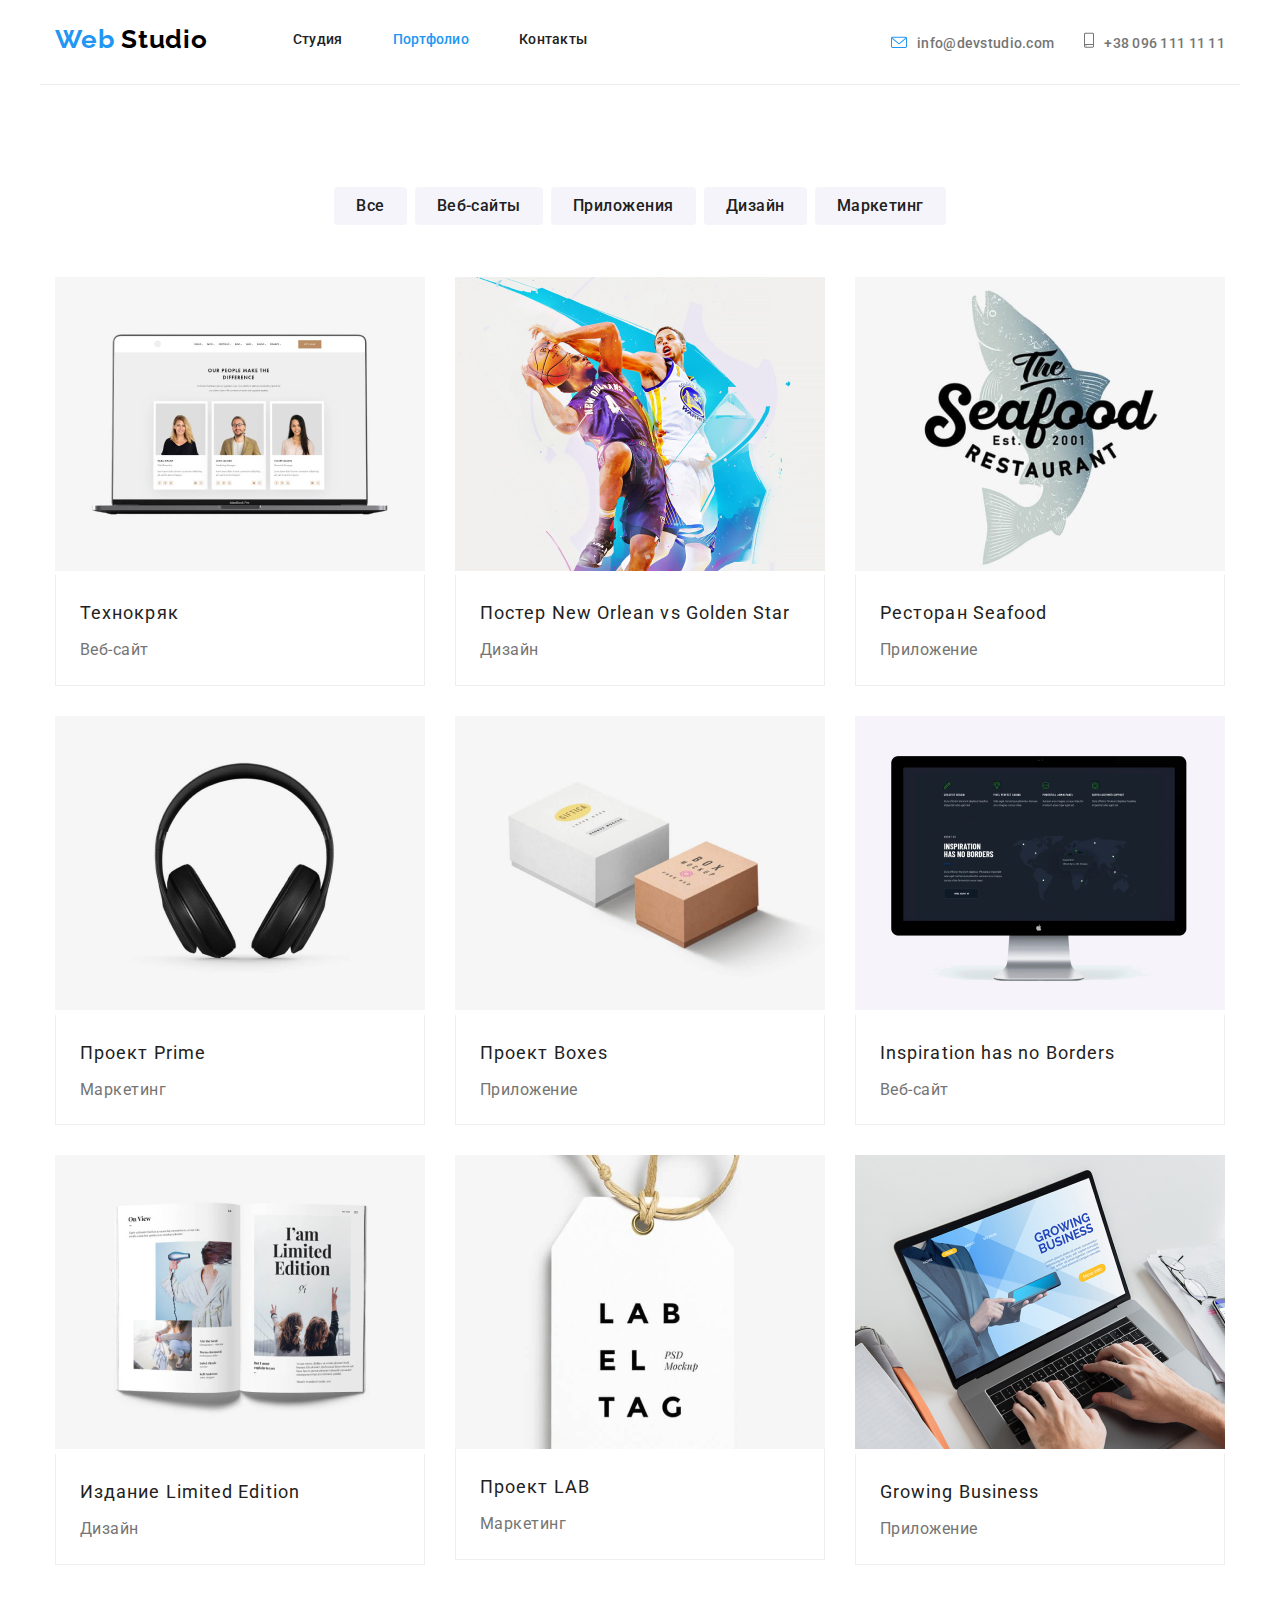
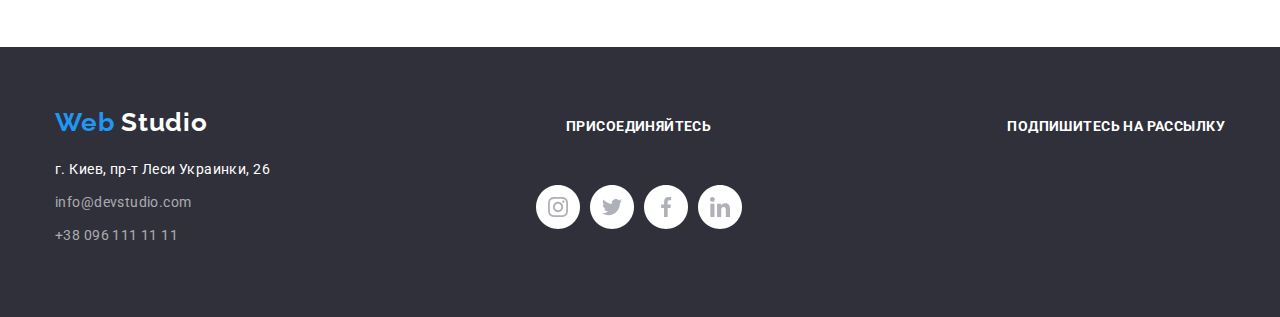
==== portfolio.html @ a06b5bfc "Добавляет декорэлементы до спрайта" ====
<!DOCTYPE html>
<html lang="ru">
  <head>
    <meta charset="UTF-8" />
    <meta name="viewport" content="width=device-width, initial-scale=1.0" />
    <title>Портфолио</title>
    <link
      href="https://fonts.googleapis.com/css2?family=Raleway:wght@700&family=Roboto:wght@400;500;700;900&display=swap"
      rel="stylesheet"
    />
    <link rel="stylesheet" href="./css/normalize.css" />
    <link rel="stylesheet" href="./css/styles.css" />
  </head>

  <body>
    <header class="header">
      <div class="container">
        <nav class="navigation">
          <!--Логотип-->
          <a class="logo-link link" href="./index.html"
            ><span class="logo-name" lang="en"
              ><span class="logo-web">Web</span> Studio</span
            ></a
          >
          <!--Разделы-->
          <ul class="navigation-list">
            <li class="navigation-list-item">
              <a
                class="navigation-list-item-link link"
                href="./index.html"
                target="_blank"
                >Студия</a
              >
            </li>
            <li class="navigation-list-item">
              <a
                class="navigation-list-item-link link current"
                href="./portfolio.html"
                target="_blank"
                >Портфолио</a
              >
            </li>
            <li class="navigation-list-item">
              <a class="navigation-list-item-link link" href="">Контакты</a>
            </li>
          </ul>
        </nav>
        <!--Коммуникация-->
        <ul class="communication-list">
          <li class="communication-list-item item">
            <!--<img src="./images/images-header/envelope.svg" alt="Конверт" />--><a
              class="communication-mail-link link"
              href="mailto:info@devstudio.com"
              >info@devstudio.com</a
            >
          </li>
          <li class="communication-list-item item">
            <!--<img src="./images/images-header/smartphone.svg" alt="Смартфон" />--><a
              class="communication-tel-link link"
              href="tel:+380961111111"
              >+38 096 111 11 11</a
            >
          </li>
        </ul>
      </div>
    </header>
    <main>
      <h1 hidden>Галерея работ</h1>
      <ul class="filter-list container">
        <li class="filter-list-item">Все</li>
        <li class="filter-list-item">Веб-сайты</li>
        <li class="filter-list-item">Приложения</li>
        <li class="filter-list-item">Дизайн</li>
        <li class="filter-list-item">Маркетинг</li>
      </ul>
      <ul class="gallery-list container">
        <li class="gallery-list-item">
          <a class="gallery-link link" href="" target="_blank"
            ><img
              class="gallery-hicture"
              src="./images/images-gallery/tehno.jpg"
              alt="Технокряк"
            />
            <!--<p class="gallery-hidden-text">
              Технокряк это современная площадка распространения коронавируса.
              Компании используют эту платформу для цифрового шпионажа и атак на
              защищённые сервера конкурентов.
            </p>-->
            <div class="description">
              <h2 class="gallery-title">Технокряк</h2>
              <p class="gallery-text">Веб-сайт</p>
            </div></a
          >
        </li>
        <li class="gallery-list-item">
          <a class="gallery-link link" href="" target="_blank"
            ><img
              class="gallery-hicture"
              src="./images/images-gallery/design.jpg"
              alt="Постер"
            />

            <div class="description">
              <h2 class="gallery-title">
                Постер <span lang="en">New Orlean vs Golden Star</span>
              </h2>

              <p class="gallery-text">Дизайн</p>
            </div>
          </a>
        </li>
        <li class="gallery-list-item">
          <a class="gallery-link link" href="" target="_blank"
            ><img
              class="gallery-hicture"
              src="./images/images-gallery/seafood.jpg"
              alt="Реклама ресторана"
            />

            <div class="description">
              <h2 class="gallery-title">
                Ресторан <span lang="en">Seafood</span>
              </h2>

              <p class="gallery-text">Приложение</p>
            </div></a
          >
        </li>
        <li class="gallery-list-item">
          <a class="gallery-link link" href="" target="_blank"
            ><img
              class="gallery-hicture"
              src="./images/images-gallery/market.jpg"
              alt="Наушники"
            />

            <div class="description">
              <h2 class="gallery-title">Проект <span lang="en">Prime</span></h2>

              <p class="gallery-text">Маркетинг</p>
            </div></a
          >
        </li>
        <li class="gallery-list-item">
          <a class="gallery-link link" href="" target="_blank"
            ><img
              class="gallery-hicture"
              src="./images/images-gallery/boxes.jpg"
              alt="Коробочки"
            />

            <div class="description">
              <h2 class="gallery-title">Проект <span lang="en">Boxes</span></h2>
              <p class="gallery-text">Приложение</p>
            </div></a
          >
        </li>
        <li class="gallery-list-item">
          <a class="gallery-link link" href="" target="_blank"
            ><img
              class="gallery-hicture"
              src="./images/images-gallery/inspiration.jpg"
              alt="Дисплей"
            />

            <div class="description">
              <h2 class="gallery-title">
                <span lang="en">Inspiration has no Borders</span>
              </h2>
              <p class="gallery-text">Веб-сайт</p>
            </div></a
          >
        </li>
        <li class="gallery-list-item">
          <a class="gallery-link link" href="" target="_blank"
            ><img
              class="gallery-hicture"
              src="./images/images-gallery/editor.jpg"
              alt="Открытая книга"
            />

            <div class="description">
              <h2 class="gallery-title">
                Издание <span lang="en">Limited Edition</span>
              </h2>
              <p class="gallery-text">Дизайн</p>
            </div></a
          >
        </li>
        <li class="gallery-list-item">
          <a class="gallery-link link" href="" target="_blank"
            ><img
              class="gallery-picture"
              src="./images/images-gallery/lab.jpg"
              alt="Брелок"
            />

            <div class="description">
              <h2 class="gallery-title">Проект <span lang="en">LAB</span></h2>
              <p class="gallery-text">Маркетинг</p>
            </div></a
          >
        </li>
        <li class="gallery-list-item">
          <a class="gallery-link link" href="" target="_blank"
            ><img
              class="gallery-hicture"
              src="./images/images-gallery/growing.jpg"
              alt="Ноутбук"
            />

            <div class="description">
              <h2 class="gallery-title">
                <span lang="en">Growing Business</span>
              </h2>
              <p class="gallery-text">Приложение</p>
            </div></a
          >
        </li>
      </ul>
    </main>
    <!--Подвал-->
    <footer class="footer">
      <div class="footer-container container">
        <div class="footer-contact">
          <a class="footer-logo link" href=""
            ><span class="logo-name" lang="en"
              ><span class="logo-web">Web</span> Studio</span
            ></a
          >
          <ul class="footer-list">
            <li class="footer-adress">г. Киев, пр-т Леси Украинки, 26</li>
            <li class="footer-adress">
              <a class="footer-mail link" href="mailto:info@devstudio.com"
                >info@devstudio.com</a
              >
            </li>
            <li class="footer-adress">
              <a class="footer-tel link" href="tel:+380961111111"
                >+38 096 111 11 11</a
              >
            </li>
          </ul>
        </div>
        <div class="footer-connect">
          <p class="connect">присоединяйтесь</p>
          <ul class="footer-connect-list">
            <li>
              <a href="" aria-label="иконка линкедина">
                <img src="./images/images-team/lin.svg" alt="иконка линкедина"
              /></a>
            </li>
            <li>
              <a href="" aria-label="иконка твиттера"
                ><img src="./images/images-team/tvit.svg" alt="иконка твиттера"
              /></a>
            </li>
            <li>
              <a href="" aria-label="иконка фейсбука"
                ><img src="./images/images-team/fb.svg" alt="иконка фейсбука"
              /></a>
            </li>
            <li>
              <a href="" aria-label="иконка инстаграма"
                ><img
                  src="./images/images-team/instag.svg"
                  alt="иконка инстаграма"
              /></a>
            </li>
          </ul>
        </div>
        <div class="subscription">
          <p class="connect">Подпишитесь на рассылку</p>
        </div>
      </div>
    </footer>
  </body>
</html>
---- css/styles.css ----
/* цвет основного текста #757575 */
/* цвет заголовков  #212121; */
/* цвет на темном фоне #FFFFFF  */
/* цвет акцента #2196F3 */
/* вторичный цвет фона #F5F4FA; */
/* темный цвет фона #2F303A; */
/* шрифт заголовков  Roboto bold; */
/* шрифт основного текста  Roboto normal; */
/* шрифт главного заголовка  Roboto 900; */
:root {
  --main-text-color: #757575;
  --title-text-color: #212121;
  --contrast-text-color: #ffffff;
  --accent-color: #2196f3;
  --body-color: #ffffff;
  --alt-body-color: #f5f4fa;
  --dark-body-color: #2f303a;
  --main-font: Roboto, sans-serif;
  --title-font: Roboto bold, sans-serif;
}
html {
  box-sizing: border-box;
}

*,
*::before,
*::after {
  box-sizing: inherit;
  margin: 0;
  padding: 0;
}
/*img {
  display: block;
  max-width: 100%;
  height: auto;
}*/
body {
  background-color: var(--body-color);
  color: var(--main-text-color);
  font-family: var(--main-font);
  font-style: normal;
  text-decoration: none;
}
.header .container {
  display: flex;
  align-items: baseline;
  justify-content: space-between;
  border-bottom: 1px solid #ececec;
}
.container {
  width: 1200px;
  padding-left: 15px;
  padding-right: 15px;
  margin-left: auto;
  margin-right: auto;
}
.navigation {
  display: flex;
}
.logo-link {
  display: block;
  padding-top: 24px;
  padding-bottom: 25px;
  margin-right: 85px;
}

.navigation .logo-name {
  color: #000000;
  font-family: Raleway, sans-serif;
  font-weight: 700;
  font-size: 26px;
  line-height: 1.19;
  letter-spacing: 0.03em;
}
.navigation .logo-name:hover,
.navigation .logo-name:focus {
  color: var(--accent-color);
}
.logo-web {
  color: var(--accent-color);
}

.navigation-list,
.communication-list,
.skills-list,
.work-list,
.team-list,
.klients-list,
.filter-list,
.gallery-list,
.footer-list {
  list-style: none;
}
.link {
  text-decoration: none;
}
.navigation-list {
  display: flex;
}
.navigation-list-item:not(:last-child) {
  margin-right: 50px;
}
.navigation-list-item-link {
  display: block;
  padding-top: 32px;
  padding-bottom: 32px;
  font-weight: 500;
  font-size: 14px;
  line-height: 1.14;
  letter-spacing: 0.02em;
  text-decoration: none;
  color: var(--title-text-color);
}

.navigation-list-item-link:hover,
.navigation-list-item-link:focus {
  color: var(--accent-color);
}
.current {
  color: var(--accent-color);
}
.communication-list {
  display: flex;
  align-items: baseline;
}
.communication-list-item:not(:last-child) {
  margin-right: 30px;
}
.communication-mail-link::before {
  content: "";
  display: inline-block;
  margin-right: 10px;
  width: 16px;
  height: 12px;
  background-image: url("../images/images-header/envelope.svg");
}
.communication-tel-link::before {
  content: "";
  display: inline-block;
  margin-right: 10px;
  width: 10px;
  height: 16px;
  background-image: url("../images/images-header/smartphone.svg");
}
.communication-mail-link,
.communication-tel-link {
  display: block;
  padding-top: 32px;
  padding-bottom: 32px;

  font-weight: 500;
  font-size: 14px;
  line-height: 1.14;
  letter-spacing: 0.02em;

  color: var(--main-text-color);
}
.communication-mail-link:hover,
.communication-mail-link:focus,
.communication-tel-link:hover,
.communication-tel-link:focus {
  color: var(--accent-color);
}
.navigation-list-item-link .current {
  color: var(--title-text-color);
}
.hero {
  background-image: linear-gradient(
      rgba(47, 48, 58, 0.8),
      rgba(47, 48, 58, 0.8)
    ),
    url("../images/images-hero.jpg");

  max-height: 600px;
  background-repeat: no-repeat;
  background-position: right;
  background-size: auto;
  padding-top: 200px;
  padding-bottom: 200px;
}
.hero-title {
  font-weight: 900;
  font-size: 44px;
  line-height: 1.36;
  text-align: center;
  letter-spacing: 0.06em;
  text-transform: uppercase;
  color: var(--contrast-text-color);
}
.button-hero {
  display: block;
  padding-top: 10px;
  padding-right: 32px;
  padding-bottom: 10px;
  padding-left: 32px;
  width: 200px;
  box-shadow: 0px 4px 4px rgba(0, 0, 0, 0.15);
  border-radius: 4px;
  margin-top: 30px;
  margin-left: auto;
  margin-right: auto;
  font-weight: 400;
  font-size: 16px;
  line-height: 1.87;
  text-align: center;
  letter-spacing: 0.06em;
  background-color: #2196f3;
  color: var(--contrast-text-color);
}
.title {
  font-weight: 700;
  font-size: 36px;
  line-height: 1.16;
  text-align: center;
  letter-spacing: 0.03em;
  color: var(--title-text-color);
}
.skills {
  padding-bottom: 94px;
}
.skills-list {
  display: flex;
  flex-wrap: wrap;
  justify-content: space-between;
}
.skills-item:not(:last-child) {
  margin-right: 0px;
}
.picture {
  display: block;
  width: 270px;
  height: 120px;
  padding-top: 25px;
  padding-right: 100px;
  padding-bottom: 25px;
  padding-left: 100px;
  margin-bottom: 30px;
  border-radius: 4px;
  background-color: var(--alt-body-color);
}
.subtitle {
  font-weight: 700;
  font-size: 14px;
  line-height: 1.14;
  letter-spacing: 0.03em;
  text-transform: uppercase;
  color: var(--title-text-color);
}
.skills-item-text {
  display: block;
  width: 270px;
  margin-top: 10px;
}
.work-list {
  display: flex;
  justify-content: space-between;
  padding-top: 50px;
  padding-bottom: 94px;
}
.skills-item::before {
  content: "";
  display: block;
  margin-bottom: 30px;
  background: #f5f4fa;
  border-radius: 4px;

  background-repeat: no-repeat;
  background-position: center;
  height: 120px;
}
.icon-antenna::before {
  background-image: url("../images/images-skills/antenna.svg");
}
.icon-clock::before {
  background-image: url("../images/images-skills/clock.svg");
}
.icon-diagram::before {
  background-image: url("../images/images-skills/diagram.svg");
}
.icon-astronaut::before {
  background-image: url("../images/images-skills/astronaut.svg");
}
.work-subtitle,
.connect {
  font-weight: 700;
  font-size: 14px;
  line-height: 1.14;
  text-align: center;
  letter-spacing: 0.03em;
  text-transform: uppercase;
  background-color: var(--dark-body-color);
  color: var(--contrast-text-color);
}
.team {
  background-color: var(--alt-body-color);
  padding-top: 94px;
}
.team-list {
  display: flex;
  justify-content: space-between;
  padding-top: 50px;
  padding-bottom: 94px;
}
.team-list-item {
  display: block;
  width: 270px;
  margin-right: 30;
  background-color: var(--body-color);
  box-shadow: 0px 2px 1px rgba(0, 0, 0, 0.2), 0px 1px 1px rgba(0, 0, 0, 0.14),
    0px 1px 3px rgba(0, 0, 0, 0.12);
  border-radius: 0px 0px 4px 4px;
}
.team-list-item:not(:last-child) {
  margin-right: 0px;
}
.team-name {
  display: block;
  padding-top: 30px;
  padding-bottom: 10px;

  font-family: Roboto;
  font-weight: 500;
  font-size: 16px;
  line-height: 1.19;
  text-align: center;
  letter-spacing: 0.03em;
  color: var(--title-text-color);
}
.work-profession {
  font-family: Roboto;
  font-weight: 400;
  font-size: 16px;
  line-height: 1.19;
  text-align: center;
  letter-spacing: 0.03em;
  color: var(--main-text-color);
}
.privat-communication {
  display: flex;
  justify-content: space-between;
  padding-top: 16px;
  padding-right: 32px;
  padding-bottom: 24px;
  padding-left: 32px;
  list-style: none;
}
.klients {
  padding-top: 94px;
  padding-bottom: 94px;
}
.klients-list {
  display: flex;
  justify-content: space-between;
  padding-top: 50px;
}
.klients-button {
  display: flex;
  justify-content: center;
  align-items: center;
  width: 170px;
  height: 90px;
  border: 1px solid #afb1b8;
  border-radius: 4px;
  /*padding-top: 10.28px;
  text-align: center;*/
}
.klients-button:hover,
.klients-button:focus {
  border: 1px solid #2196f3;
}
.klients-logo {
  display: block;
  width: 170px;
  height: 90px;
  padding: 20px;
}
footer {
  background-color: var(--dark-body-color);
  padding-top: 60px;
  padding-bottom: 60px;
}
.footer-container {
  display: flex;
  justify-content: space-between;
  align-items: baseline;
}

footer .logo-name {
  display: block;
  padding-bottom: 20px;
  font-family: Raleway;
  font-weight: 700;
  font-size: 26px;
  line-height: 1.19;
  letter-spacing: 0.03em;
  color: var(--contrast-text-color);
}

.footer-adress {
  display: block;
  padding-bottom: 9px;
  font-weight: 400;
  font-size: 14px;
  line-height: 1.71;
  letter-spacing: 0.03em;

  color: var(--contrast-text-color);
}
.footer-mail,
.footer-tel {
  font-weight: 400;
  font-size: 14px;
  line-height: 1.71;
  letter-spacing: 0.03em;

  color: rgba(255, 255, 255, 0.6);
}

.footer-connect-list {
  display: flex;
  justify-content: space-between;
  padding-top: 50px;
  list-style: none;
  width: 206px;
}

.filter-list {
  display: flex;
  justify-content: center;
  padding-top: 102px;
  padding-bottom: 52px;
}
.filter-list-item {
  display: block;
  padding-top: 6px;
  padding-right: 22px;
  padding-bottom: 6px;
  padding-left: 22px;
  border-radius: 4px;
  font-weight: 500;
  font-size: 16px;
  line-height: 1.62;
  text-align: center;
  letter-spacing: 0.03em;
  color: var(--title-text-color);
  background-color: var(--alt-body-color);
}
.filter-list-item:hover,
.filter-list-item:focus {
  background-color: var(--accent-color);
  color: var(--contrast-text-color);
}
.filter-list-item:not(:last-child) {
  margin-right: 8px;
}
.gallery-list {
  display: flex;
  flex-wrap: wrap;
  padding-bottom: 82px;
}
.gallery-list-item {
  display: block;
  width: 370px;
  margin-right: 30px;
  margin-bottom: 30px;
}
.gallery-list-item:nth-child(3n) {
  margin-right: 0px;
}
.gallery-list-item:nth-last-child(-n + 3) {
  margin-bottom: 0px;
}
.gallery-picture {
  display: block;
}
.gallery-hidden-text {
  font-weight: 400;
  font-size: 18px;
  line-height: 1.56;
  letter-spacing: 0.03em;
  background-color: var(--accent-color);
  color: var(--contrast-text-color);
}
.description {
  display: block;
  padding-top: 20px;
  padding-right: 24px;
  padding-bottom: 20px;
  padding-left: 24px;
  border-left: 1px solid #eeeeee;
  border-bottom: 1px solid #eeeeee;
  border-right: 1px solid #eeeeee;
}
.gallery-title {
  font-weight: 400;
  font-size: 18px;
  line-height: 2;
  letter-spacing: 0.06em;
  color: var(--title-text-color);
  margin-bottom: 4px;
}
.gallery-text {
  font-weight: 400;
  font-size: 16px;
  line-height: 1.87;
  letter-spacing: 0.03em;
  color: var(--main-text-color);
}
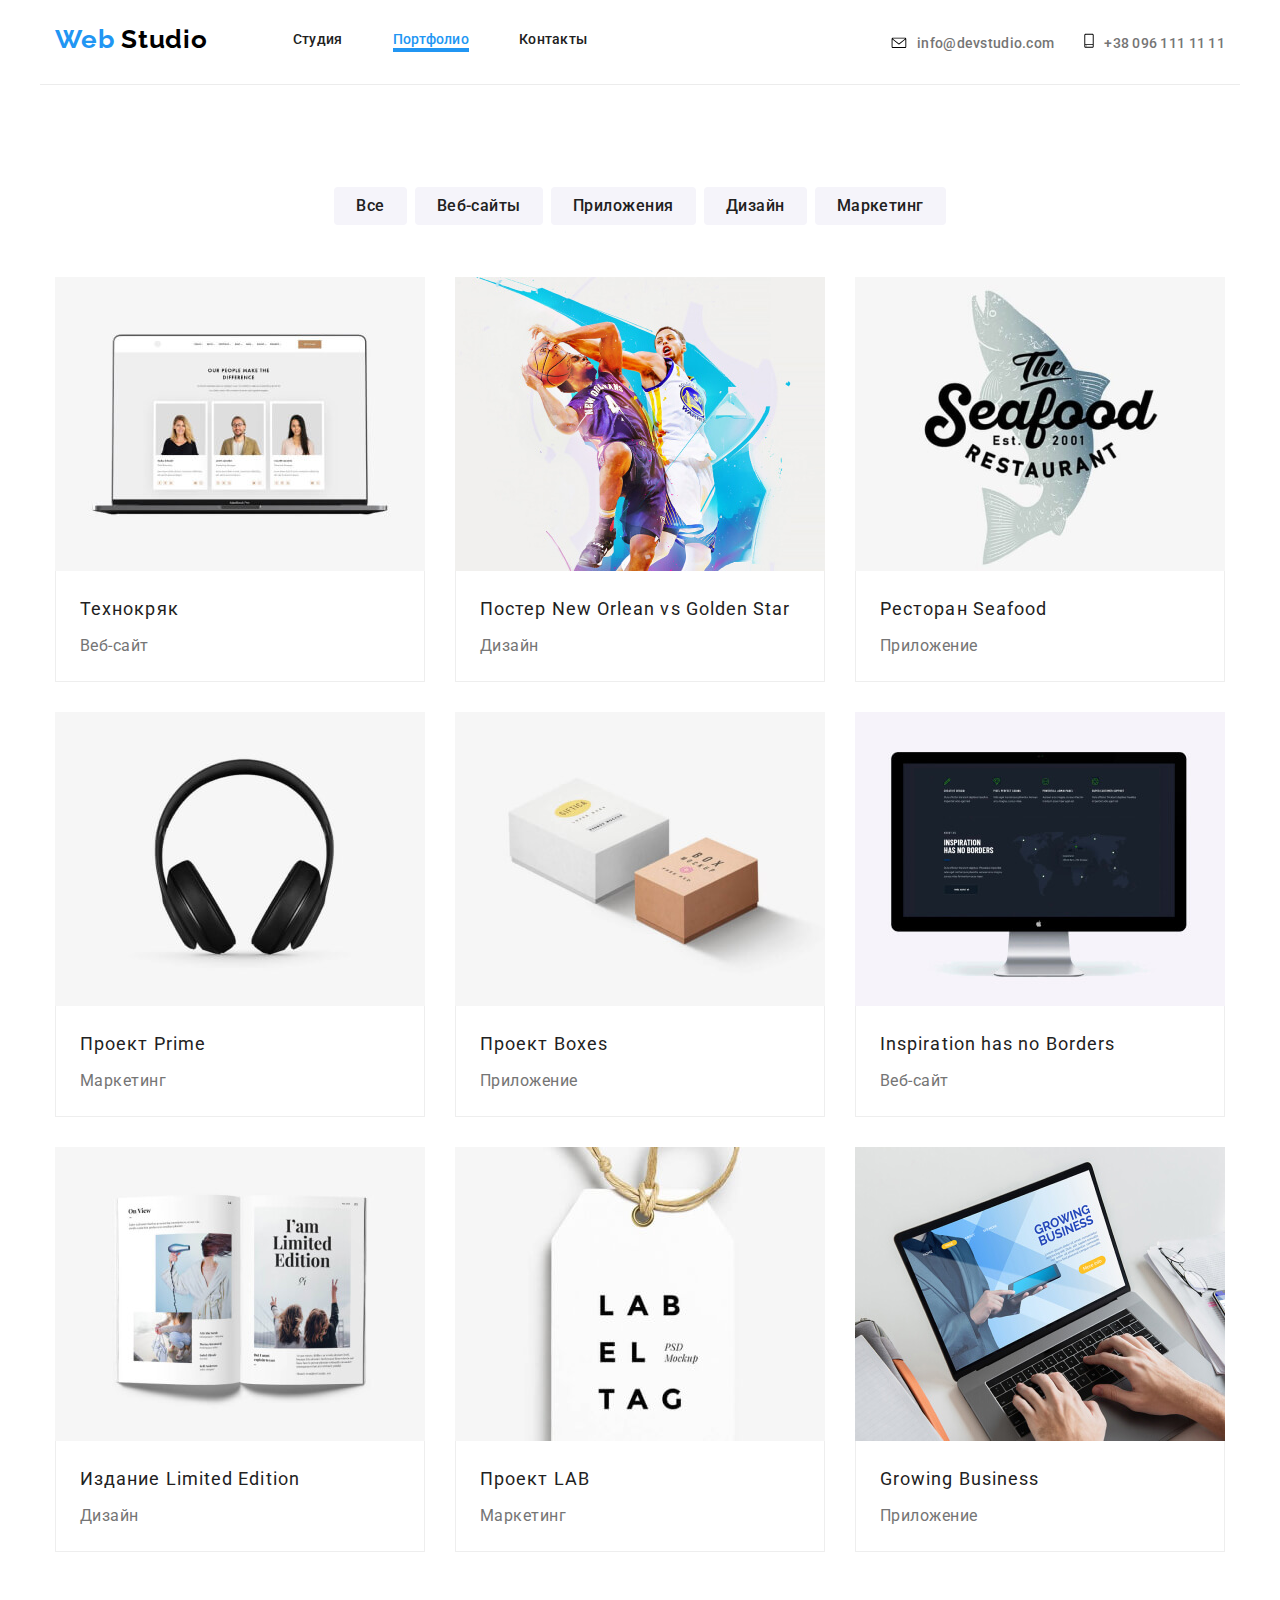
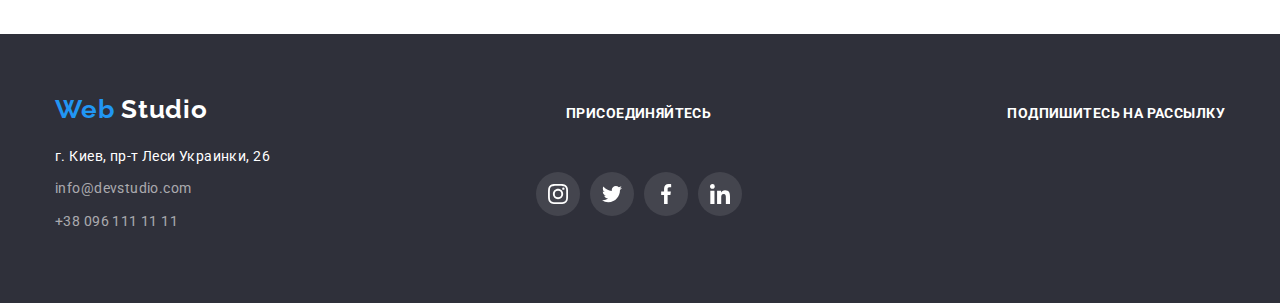
==== commit 1cc3a811: "оптимизирует изображения" ====
--- a/portfolio.html
+++ b/portfolio.html
@@ -51,6 +51,8 @@
             <!--<img src="./images/images-header/envelope.svg" alt="Конверт" />--><a
               class="communication-mail-link link"
               href="mailto:info@devstudio.com"
+              ><svg class="communication-mail-link-svg">
+                <use href="./images/sprite.svg#icon-envelope"></use></svg
               >info@devstudio.com</a
             >
           </li>
@@ -58,6 +60,8 @@
             <!--<img src="./images/images-header/smartphone.svg" alt="Смартфон" />--><a
               class="communication-tel-link link"
               href="tel:+380961111111"
+              ><svg class="communication-tel-link-svg">
+                <use href="./images/sprite.svg#icon-smartphone"></use></svg
               >+38 096 111 11 11</a
             >
           </li>
@@ -77,7 +81,7 @@
         <li class="gallery-list-item">
           <a class="gallery-link link" href="" target="_blank"
             ><img
-              class="gallery-hicture"
+              class="gallery-picture"
               src="./images/images-gallery/tehno.jpg"
               alt="Технокряк"
             />
@@ -95,7 +99,7 @@
         <li class="gallery-list-item">
           <a class="gallery-link link" href="" target="_blank"
             ><img
-              class="gallery-hicture"
+              class="gallery-picture"
               src="./images/images-gallery/design.jpg"
               alt="Постер"
             />
@@ -112,7 +116,7 @@
         <li class="gallery-list-item">
           <a class="gallery-link link" href="" target="_blank"
             ><img
-              class="gallery-hicture"
+              class="gallery-picture"
               src="./images/images-gallery/seafood.jpg"
               alt="Реклама ресторана"
             />
@@ -129,7 +133,7 @@
         <li class="gallery-list-item">
           <a class="gallery-link link" href="" target="_blank"
             ><img
-              class="gallery-hicture"
+              class="gallery-picture"
               src="./images/images-gallery/market.jpg"
               alt="Наушники"
             />
@@ -144,7 +148,7 @@
         <li class="gallery-list-item">
           <a class="gallery-link link" href="" target="_blank"
             ><img
-              class="gallery-hicture"
+              class="gallery-picture"
               src="./images/images-gallery/boxes.jpg"
               alt="Коробочки"
             />
@@ -158,7 +162,7 @@
         <li class="gallery-list-item">
           <a class="gallery-link link" href="" target="_blank"
             ><img
-              class="gallery-hicture"
+              class="gallery-picture"
               src="./images/images-gallery/inspiration.jpg"
               alt="Дисплей"
             />
@@ -174,7 +178,7 @@
         <li class="gallery-list-item">
           <a class="gallery-link link" href="" target="_blank"
             ><img
-              class="gallery-hicture"
+              class="gallery-picture"
               src="./images/images-gallery/editor.jpg"
               alt="Открытая книга"
             />
@@ -204,7 +208,7 @@
         <li class="gallery-list-item">
           <a class="gallery-link link" href="" target="_blank"
             ><img
-              class="gallery-hicture"
+              class="gallery-picture"
               src="./images/images-gallery/growing.jpg"
               alt="Ноутбук"
             />
@@ -246,26 +250,41 @@
           <p class="connect">присоединяйтесь</p>
           <ul class="footer-connect-list">
             <li>
-              <a href="" aria-label="иконка линкедина">
-                <img src="./images/images-team/lin.svg" alt="иконка линкедина"
-              /></a>
-            </li>
-            <li>
-              <a href="" aria-label="иконка твиттера"
-                ><img src="./images/images-team/tvit.svg" alt="иконка твиттера"
-              /></a>
-            </li>
-            <li>
-              <a href="" aria-label="иконка фейсбука"
-                ><img src="./images/images-team/fb.svg" alt="иконка фейсбука"
-              /></a>
-            </li>
-            <li>
-              <a href="" aria-label="иконка инстаграма"
-                ><img
-                  src="./images/images-team/instag.svg"
-                  alt="иконка инстаграма"
-              /></a>
+              <a
+                class="footer-connect-link link"
+                href=""
+                aria-label="иконка линкедина"
+              >
+                <svg class="footer-connect-link-svg">
+                  <use href="./images/sprite.svg#icon-linkedin"></use></svg
+              ></a>
+            </li>
+            <li>
+              <a
+                class="footer-connect-link link"
+                href=""
+                aria-label="иконка твиттера"
+                ><svg class="footer-connect-link-svg">
+                  <use href="./images/sprite.svg#icon-twitter"></use></svg
+              ></a>
+            </li>
+            <li>
+              <a
+                class="footer-connect-link link"
+                href=""
+                aria-label="иконка фейсбука"
+                ><svg class="footer-connect-link-svg">
+                  <use href="./images/sprite.svg#icon-facebook"></use></svg
+              ></a>
+            </li>
+            <li>
+              <a
+                class="footer-connect-link link"
+                href=""
+                aria-label="иконка инстаграма"
+                ><svg class="footer-connect-link-svg">
+                  <use href="./images/sprite.svg#icon-instagram"></use></svg
+              ></a>
             </li>
           </ul>
         </div>
--- a/css/styles.css
+++ b/css/styles.css
@@ -97,6 +97,7 @@
 .navigation-list {
   display: flex;
 }
+
 .navigation-list-item:not(:last-child) {
   margin-right: 50px;
 }
@@ -119,6 +120,13 @@
 .current {
   color: var(--accent-color);
 }
+.navigation-list-item .current::after {
+  content: "";
+  display: block;
+
+  height: 4px;
+  background-color: var(--accent-color);
+}
 .communication-list {
   display: flex;
   align-items: baseline;
@@ -126,7 +134,19 @@
 .communication-list-item:not(:last-child) {
   margin-right: 30px;
 }
-.communication-mail-link::before {
+.communication-mail-link-svg {
+  display: inline-block;
+  width: 16px;
+  height: 11px;
+  margin-right: 10px;
+}
+.communication-tel-link-svg {
+  display: inline-block;
+  width: 10px;
+  height: 15px;
+  margin-right: 10px;
+}
+/*.communication-mail-link::before {
   content: "";
   display: inline-block;
   margin-right: 10px;
@@ -141,7 +161,7 @@
   width: 10px;
   height: 16px;
   background-image: url("../images/images-header/smartphone.svg");
-}
+}*/
 .communication-mail-link,
 .communication-tel-link {
   display: block;
@@ -160,6 +180,12 @@
 .communication-tel-link:hover,
 .communication-tel-link:focus {
   color: var(--accent-color);
+}
+.communication-mail-link:hover svg,
+.communication-mail-link:focus svg,
+.communication-tel-link:hover svg,
+.communication-tel-link:focus svg {
+  fill: var(--accent-color);
 }
 .navigation-list-item-link .current {
   color: var(--title-text-color);
@@ -226,7 +252,24 @@
 .skills-item:not(:last-child) {
   margin-right: 0px;
 }
-.picture {
+.skills-item-icon {
+  display: block;
+  width: 270px;
+  height: 120px;
+  border-radius: 4px;
+  padding-top: 25px;
+  padding-right: 100px;
+  padding-bottom: 25px;
+  padding-left: 100px;
+  margin-bottom: 30px;
+  background-color: var(--alt-body-color);
+}
+.skills-item-svg {
+  display: inline-block;
+  width: 70px;
+  height: 70px;
+}
+/*.picture {
   display: block;
   width: 270px;
   height: 120px;
@@ -237,7 +280,7 @@
   margin-bottom: 30px;
   border-radius: 4px;
   background-color: var(--alt-body-color);
-}
+}*/
 .subtitle {
   font-weight: 700;
   font-size: 14px;
@@ -257,7 +300,7 @@
   padding-top: 50px;
   padding-bottom: 94px;
 }
-.skills-item::before {
+/*.skills-item::before {
   content: "";
   display: block;
   margin-bottom: 30px;
@@ -279,7 +322,7 @@
 }
 .icon-astronaut::before {
   background-image: url("../images/images-skills/astronaut.svg");
-}
+}*/
 .work-subtitle,
 .connect {
   font-weight: 700;
@@ -343,6 +386,29 @@
   padding-bottom: 24px;
   padding-left: 32px;
   list-style: none;
+}
+.privat-communication-link {
+  display: flex;
+  justify-content: center;
+  align-items: center;
+  width: 44px;
+  height: 44px;
+  border-radius: 50%;
+  background-color: var(--body-color);
+}
+.privat-communication-link:hover {
+  background-color: var(--accent-color);
+}
+.privat-communication-svg {
+  display: block;
+  width: 20px;
+  height: 20px;
+  fill: #afb1b8;
+}
+
+.privat-communication-link:focus .privat-communication-svg,
+.privat-communication-link:hover .privat-communication-svg {
+  fill: #ffffff;
 }
 .klients {
   padding-top: 94px;
@@ -368,12 +434,62 @@
 .klients-button:focus {
   border: 1px solid #2196f3;
 }
-.klients-logo {
+.klients-list-svg1 {
+  display: block;
+  width: 44px;
+  height: 49px;
+  fill: #afb1b8;
+}
+.klients-list-svg2 {
+  display: block;
+  width: 40px;
+  height: 52px;
+  fill: #afb1b8;
+}
+.klients-list-svg3 {
+  display: block;
+  width: 41px;
+  height: 42px;
+  fill: #afb1b8;
+}
+.klients-list-svg4 {
+  display: block;
+  width: 80px;
+  height: 42px;
+  fill: #afb1b8;
+}
+.klients-list-svg5 {
+  display: block;
+  width: 59px;
+  height: 47px;
+  fill: #afb1b8;
+}
+.klients-list-svg6 {
+  display: block;
+  width: 88px;
+  height: 45px;
+  fill: #afb1b8;
+}
+.klients-button:hover .klients-list-svg1,
+.klients-button:hover .klients-list-svg2,
+.klients-button:hover .klients-list-svg3,
+.klients-button:hover .klients-list-svg4,
+.klients-button:hover .klients-list-svg5,
+.klients-button:hover .klients-list-svg6,
+.klients-button:focus .klients-list-svg1,
+.klients-button:focus .klients-list-svg2,
+.klients-button:focus .klients-list-svg3,
+.klients-button:focus .klients-list-svg4,
+.klients-button:focus .klients-list-svg5,
+.klients-button:focus .klients-list-svg6 {
+  fill: var(--accent-color);
+}
+/*.klients-logo {
   display: block;
   width: 170px;
   height: 90px;
   padding: 20px;
-}
+}*/
 footer {
   background-color: var(--dark-body-color);
   padding-top: 60px;
@@ -423,7 +539,25 @@
   list-style: none;
   width: 206px;
 }
-
+.footer-connect-link {
+  display: flex;
+  justify-content: center;
+  align-items: center;
+  width: 44px;
+  height: 44px;
+  border-radius: 50%;
+  background-color: rgba(255, 255, 255, 0.1);
+}
+.footer-connect-link:hover,
+.footer-connect-link:focus {
+  background-color: var(--accent-color);
+}
+.footer-connect-link-svg {
+  display: block;
+  width: 20px;
+  height: 20px;
+  fill: #ffffff;
+}
 .filter-list {
   display: flex;
   justify-content: center;
@@ -449,6 +583,8 @@
 .filter-list-item:focus {
   background-color: var(--accent-color);
   color: var(--contrast-text-color);
+  box-shadow: 0px 3px 1px rgba(0, 0, 0, 0.1), 0px 1px 2px rgba(0, 0, 0, 0.08),
+    0px 2px 2px rgba(0, 0, 0, 0.12);
 }
 .filter-list-item:not(:last-child) {
   margin-right: 8px;
@@ -469,6 +605,11 @@
 }
 .gallery-list-item:nth-last-child(-n + 3) {
   margin-bottom: 0px;
+}
+.gallery-list-item:hover {
+  border: 1px solid #eeeeee;
+  box-shadow: 0px 1px 1px rgba(0, 0, 0, 0.12), 0px 4px 4px rgba(0, 0, 0, 0.06),
+    1px 4px 6px rgba(0, 0, 0, 0.16);
 }
 .gallery-picture {
   display: block;
